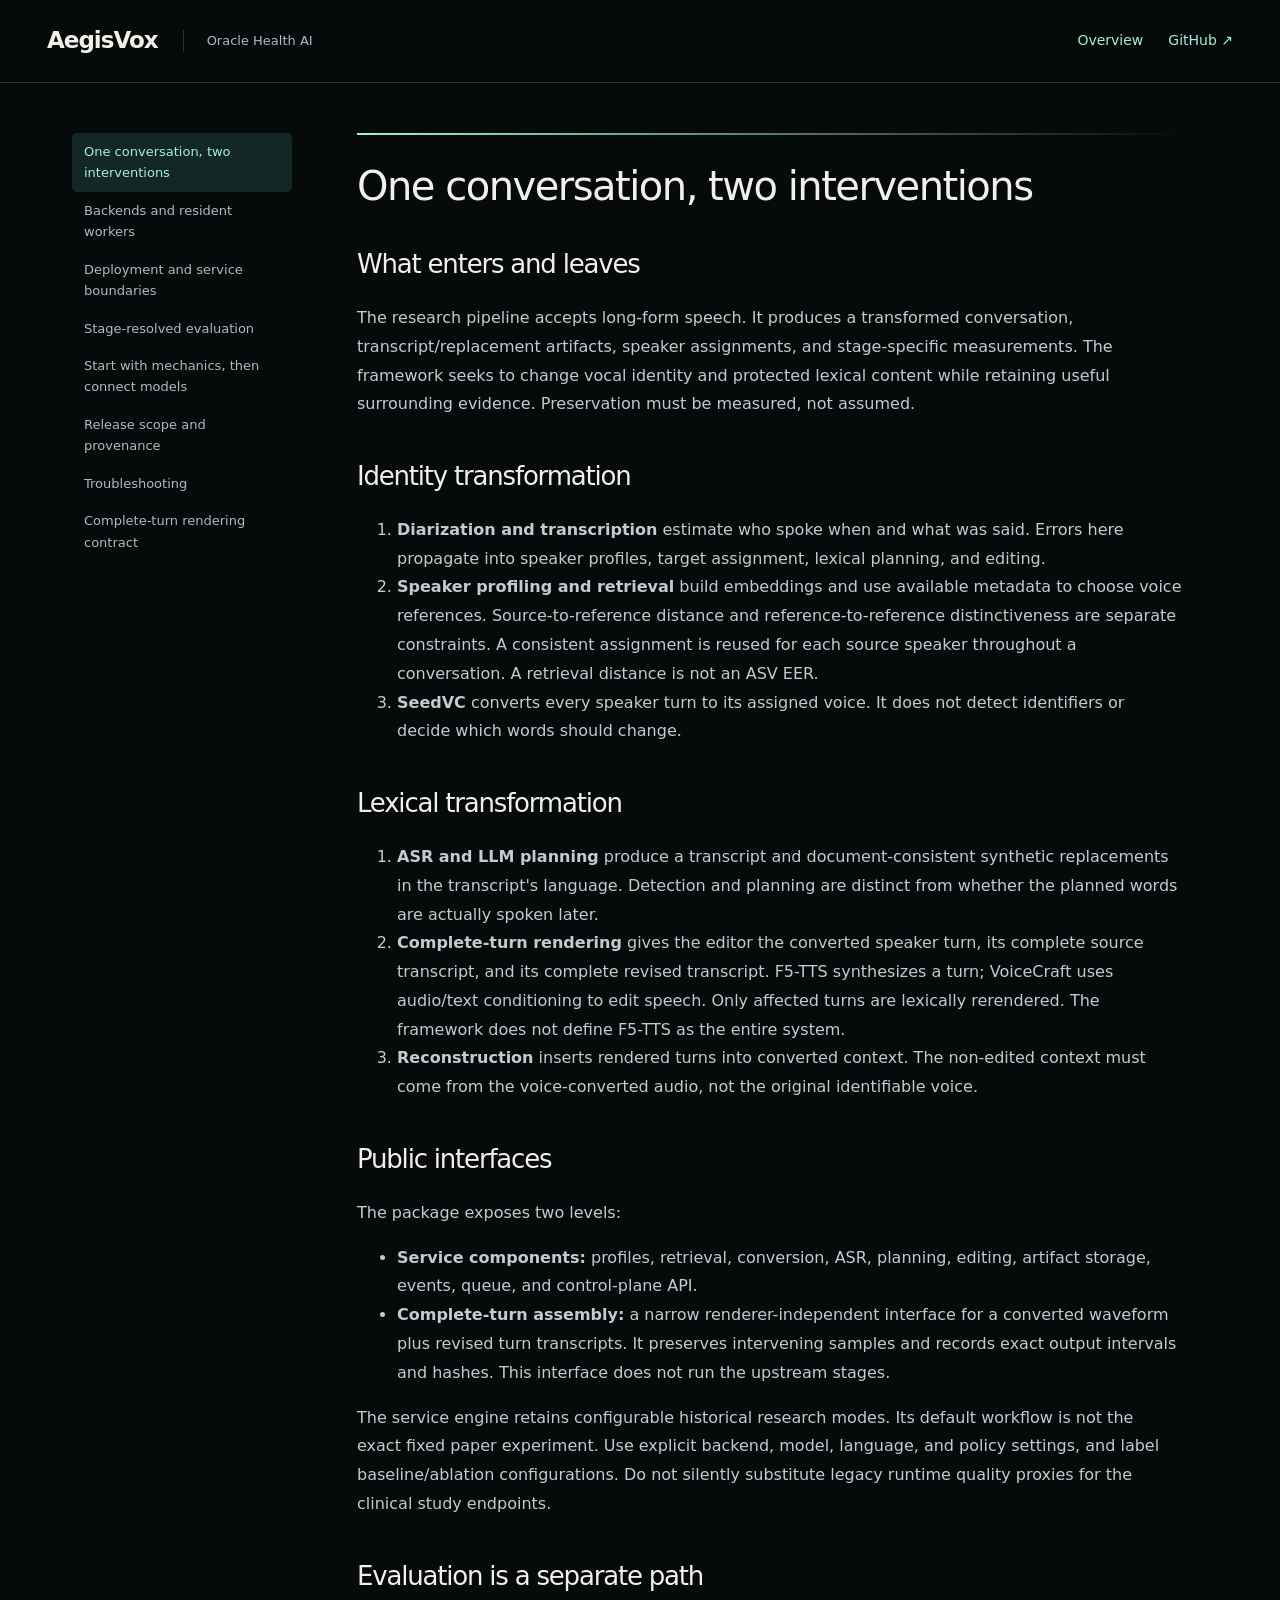
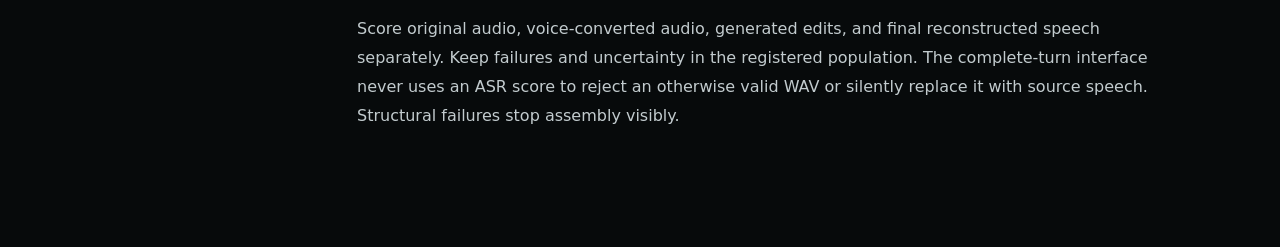
==== docs/guides/architecture.html @ e5855ccc "Publish AegisVox framework, complete-turn interfaces, and visual documentation" ====
<!doctype html><html lang="en"><head><meta charset="utf-8"><meta name="viewport" content="width=device-width, initial-scale=1"><title>One conversation, two interventions | AegisVox</title><link rel="stylesheet" href="../assets/site.css"></head><body><a class="skip" href="#main">Skip to content</a><header><nav class="nav" aria-label="Primary"><a class="brand" href="../index.html">AegisVox</a><span class="wordmark">Oracle Health AI</span><div class="navlinks"><a href="../index.html">Overview</a><a href="https://github.com/spraphul/aegisvox">GitHub ↗</a></div></nav></header><div class="docs-layout"><nav class="sidebar" aria-label="Guides"><a class="active" href="architecture.html">One conversation, two interventions</a><a class="" href="backends.html">Backends and resident workers</a><a class="" href="deployment.html">Deployment and service boundaries</a><a class="" href="evaluation.html">Stage-resolved evaluation</a><a class="" href="quickstart.html">Start with mechanics, then connect models</a><a class="" href="release-scope.html">Release scope and provenance</a><a class="" href="troubleshooting.html">Troubleshooting</a><a class="" href="turn-contract.html">Complete-turn rendering contract</a></nav><main id="main" class="article"><div class="title-rule"></div><h1>One conversation, two interventions</h1>
<h2>What enters and leaves</h2>
<p>The research pipeline accepts long-form speech. It produces a transformed conversation,
transcript/replacement artifacts, speaker assignments, and stage-specific measurements.
The framework seeks to change vocal identity and protected lexical content while retaining
useful surrounding evidence. Preservation must be measured, not assumed.</p>
<h2>Identity transformation</h2>
<ol>
<li><strong>Diarization and transcription</strong> estimate who spoke when and what was said. Errors
   here propagate into speaker profiles, target assignment, lexical planning, and editing.</li>
<li><strong>Speaker profiling and retrieval</strong> build embeddings and use available metadata to
   choose voice references. Source-to-reference distance and reference-to-reference
   distinctiveness are separate constraints. A consistent assignment is reused for each
   source speaker throughout a conversation. A retrieval distance is not an ASV EER.</li>
<li><strong>SeedVC</strong> converts every speaker turn to its assigned voice. It does not detect
   identifiers or decide which words should change.</li>
</ol>
<h2>Lexical transformation</h2>
<ol>
<li><strong>ASR and LLM planning</strong> produce a transcript and document-consistent synthetic
   replacements in the transcript's language. Detection and planning are distinct from
   whether the planned words are actually spoken later.</li>
<li><strong>Complete-turn rendering</strong> gives the editor the converted speaker turn, its complete
   source transcript, and its complete revised transcript. F5-TTS synthesizes a turn;
   VoiceCraft uses audio/text conditioning to edit speech. Only affected turns are
   lexically rerendered. The framework does not define F5-TTS as the entire system.</li>
<li><strong>Reconstruction</strong> inserts rendered turns into converted context. The non-edited
   context must come from the voice-converted audio, not the original identifiable voice.</li>
</ol>
<h2>Public interfaces</h2>
<p>The package exposes two levels:</p>
<ul>
<li><strong>Service components:</strong> profiles, retrieval, conversion, ASR, planning, editing,
  artifact storage, events, queue, and control-plane API.</li>
<li><strong>Complete-turn assembly:</strong> a narrow renderer-independent interface for a converted
  waveform plus revised turn transcripts. It preserves intervening samples and records
  exact output intervals and hashes. This interface does not run the upstream stages.</li>
</ul>
<p>The service engine retains configurable historical research modes. Its default workflow
is not the exact fixed paper experiment. Use explicit backend, model, language, and
policy settings, and label baseline/ablation configurations. Do not silently substitute
legacy runtime quality proxies for the clinical study endpoints.</p>
<h2>Evaluation is a separate path</h2>
<p>Score original audio, voice-converted audio, generated edits, and final reconstructed
speech separately. Keep failures and uncertainty in the registered population. The
complete-turn interface never uses an ASR score to reject an otherwise valid WAV or
silently replace it with source speech. Structural failures stop assembly visibly.</p></main></div></body></html>
---- docs/assets/site.css ----
:root{color-scheme:dark;--bg:#070a0b;--panel:#101618;--ink:#f1f0e9;--muted:#afbbbf;--line:#2b3539;--mint:#a4efdb;--orange:#ffab79;--lilac:#cbb1ed;--pearl:#ddd2b7}*{box-sizing:border-box}html{scroll-behavior:smooth}body{margin:0;background:var(--bg);color:var(--ink);font-family:Inter,ui-sans-serif,system-ui,-apple-system,BlinkMacSystemFont,"Segoe UI",sans-serif;font-size:16px;line-height:1.65}a{color:var(--mint);text-decoration:none}a:hover{text-decoration:underline;text-underline-offset:5px}button,a:focus-visible,summary:focus-visible{outline-color:var(--mint)}.skip{position:absolute;left:20px;top:-100px;padding:10px;background:var(--panel)}.skip:focus{top:12px;z-index:10}header{border-bottom:1px solid var(--line)}.nav{max-width:1250px;margin:auto;padding:22px 32px;display:flex;align-items:center;gap:25px}.brand{font-size:23px;color:var(--ink);font-weight:650;letter-spacing:-1px}.mark{display:inline-flex;align-items:center;height:22px;gap:4px;margin-right:13px}.mark i{width:2px;height:14px;background:var(--mint)}.mark i:nth-child(2){height:24px}.mark i:nth-child(3){height:18px}.wordmark{font-size:13px;color:var(--muted);border-left:1px solid var(--line);padding-left:23px}.navlinks{margin-left:auto;display:flex;gap:25px;font-size:14px}.shell{max-width:1250px;margin:auto;padding:0 32px}.eyebrow{text-transform:uppercase;font-size:11px;letter-spacing:2.3px;color:var(--mint);font-weight:600}.hero{padding:95px 0 68px;display:grid;grid-template-columns:1.3fr 1fr;align-items:center;gap:62px}h1{font-size:clamp(42px,5.1vw,68px);line-height:1.06;font-weight:500;letter-spacing:-3px;margin:23px 0}h1 em{font-style:normal;color:var(--mint)}.lead{font-size:18px;max-width:620px;color:var(--muted);line-height:1.7}.actions{display:flex;flex-wrap:wrap;gap:12px;margin-top:29px}.button{padding:12px 20px;display:inline-block;border:1px solid var(--line);border-radius:8px;color:var(--ink);font-size:14px;font-weight:600}.button.primary{background:var(--mint);color:#0b2420;border-color:var(--mint)}.button:hover{transform:translateY(-1px);text-decoration:none}.subtle{font-size:12px;color:var(--muted)}.signal{border:1px solid var(--line);border-radius:18px;background:linear-gradient(145deg,#10191a,#0b0d10);padding:29px;position:relative;overflow:hidden}.signal .label{display:flex;justify-content:space-between;font-size:11px;letter-spacing:1.5px;text-transform:uppercase;color:var(--muted)}.timeline{display:flex;align-items:flex-end;gap:8px;padding:32px 0 18px}.turn{flex:1;min-width:0;height:66px;border:1px solid currentColor;border-radius:8px;color:var(--mint);background:#132824;position:relative;display:flex;align-items:center;justify-content:center}.turn:nth-child(2),.turn:nth-child(5){color:var(--pearl);background:#28261f}.turn:nth-child(4){color:var(--lilac);background:#241d2c}.turn span{font-size:10px;position:absolute;bottom:-22px;color:var(--muted)}.bars{display:flex;gap:3px;align-items:center}.bars i{width:2px;background:currentColor;height:10px;animation:breathe 3s ease-in-out infinite}.bars i:nth-child(2){height:25px;animation-delay:.3s}.bars i:nth-child(3){height:38px;animation-delay:.6s}.bars i:nth-child(4){height:21px;animation-delay:.9s}.turn.edit{box-shadow:0 0 0 2px var(--orange)}.signal-rule{height:1px;background:var(--line);margin:30px 0 19px}.signal-title{font-size:22px;letter-spacing:-.6px;margin:0 0 8px}.signal-copy{font-size:13px;color:var(--muted);margin:0}.orange{color:var(--orange)}.legend{display:flex;gap:17px;font-size:10px;letter-spacing:.5px;color:var(--muted);margin-top:22px}.dot{width:6px;height:6px;background:var(--mint);display:inline-block;border-radius:50%;margin-right:5px}.dot.edit{background:var(--orange)}.strip{border-block:1px solid var(--line);padding:18px 0;display:flex;gap:18px;justify-content:space-between;color:var(--muted);font-size:13px}.strip b{color:var(--ink);font-weight:500}section.block{padding:73px 0;border-bottom:1px solid var(--line)}h2{font-size:34px;letter-spacing:-1.2px;line-height:1.18;font-weight:500;margin:15px 0 24px}h3{font-size:20px;letter-spacing:-.5px;font-weight:550;margin:11px 0}.section-head{display:flex;gap:60px;justify-content:space-between;align-items:end;margin-bottom:25px}.section-head p{max-width:440px;color:var(--muted);font-size:14px;margin-bottom:24px}.grid{display:grid;grid-template-columns:repeat(3,1fr);gap:16px}.card{border:1px solid var(--line);background:var(--panel);padding:25px;border-radius:12px}.card .num{font-size:12px;color:var(--mint);font-family:monospace}.card:nth-child(2) .num{color:var(--orange)}.card:nth-child(3) .num{color:var(--lilac)}.card p{font-size:14px;color:var(--muted);margin-bottom:0}.tag{font-size:10px;text-transform:uppercase;letter-spacing:1px;border:1px solid var(--line);padding:3px 8px;border-radius:4px;display:inline-block;color:var(--muted);margin-top:17px}pre{background:#0c1113;border:1px solid var(--line);padding:24px;border-radius:10px;overflow:auto;font-size:13px;line-height:1.85;color:#d0efdf}code{font-family:ui-monospace,SFMono-Regular,Consolas,monospace}p code,li code,td code{font-size:.88em;overflow-wrap:anywhere;color:#d4eddd}video{width:100%;display:block;border:1px solid var(--line);border-radius:12px;background:#000;margin:26px 0 12px}.columns{display:grid;grid-template-columns:1fr 1.2fr;gap:60px}.note{border-left:2px solid var(--orange);padding:12px 20px;color:var(--muted);font-size:14px;margin-top:25px}.resources{display:grid;grid-template-columns:repeat(2,1fr);gap:10px}.resource{padding:17px 20px;border:1px solid var(--line);border-radius:8px;display:flex;justify-content:space-between;color:var(--ink);font-size:14px}.resource:hover{background:var(--panel);text-decoration:none}.resource span{color:var(--mint)}footer{max-width:1250px;margin:auto;padding:33px 32px 46px;font-size:12px;color:var(--muted);display:flex;justify-content:space-between;gap:24px}.docs-layout{display:grid;grid-template-columns:220px minmax(0,1fr);gap:65px;max-width:1200px;margin:auto;padding:50px 32px 100px}.sidebar{font-size:13px;align-self:start;position:sticky;top:25px}.sidebar a{display:block;color:var(--muted);padding:8px 12px;border-radius:5px}.sidebar a.active{background:#132824;color:var(--mint)}.article{max-width:825px;min-width:0}.article h1{font-size:40px;letter-spacing:-1.5px;margin-top:0}.article h2{font-size:26px;margin-top:42px}.article p,.article li{color:#c2cbce;line-height:1.8}.article table{font-size:13px;display:block;overflow:auto;border-collapse:collapse;width:100%;margin:25px 0}.article td,.article th{border:1px solid var(--line);padding:12px;text-align:left;vertical-align:top}.article th{background:var(--panel)}.article img{max-width:100%}.article pre{white-space:pre-wrap;overflow-wrap:anywhere}.article .title-rule{height:2px;background:linear-gradient(90deg,var(--mint),transparent);margin-bottom:30px}@keyframes breathe{0%,100%{opacity:.5;transform:scaleY(.7)}50%{opacity:1;transform:scaleY(1)}}@media(prefers-reduced-motion:reduce){*{animation:none!important;scroll-behavior:auto!important;transition:none!important}}@media(max-width:850px){.hero{grid-template-columns:1fr;padding-top:55px;gap:35px}.signal{max-width:600px}.grid{grid-template-columns:1fr}.columns{grid-template-columns:1fr;gap:20px}.section-head{display:block}.strip{flex-wrap:wrap}.docs-layout{grid-template-columns:1fr;gap:25px}.sidebar{position:static;display:flex;flex-wrap:wrap}.sidebar a{padding:6px 10px}.navlinks a:nth-child(2){display:none}}@media(max-width:520px){.nav,.shell{padding-left:20px;padding-right:20px}.wordmark{display:none}.nav{gap:12px}.navlinks{gap:13px}.hero h1{letter-spacing:-2px}.resources{grid-template-columns:1fr}.signal{padding:20px}.bars{gap:2px}.turn{height:57px}footer{display:block}.article h1{font-size:34px}}
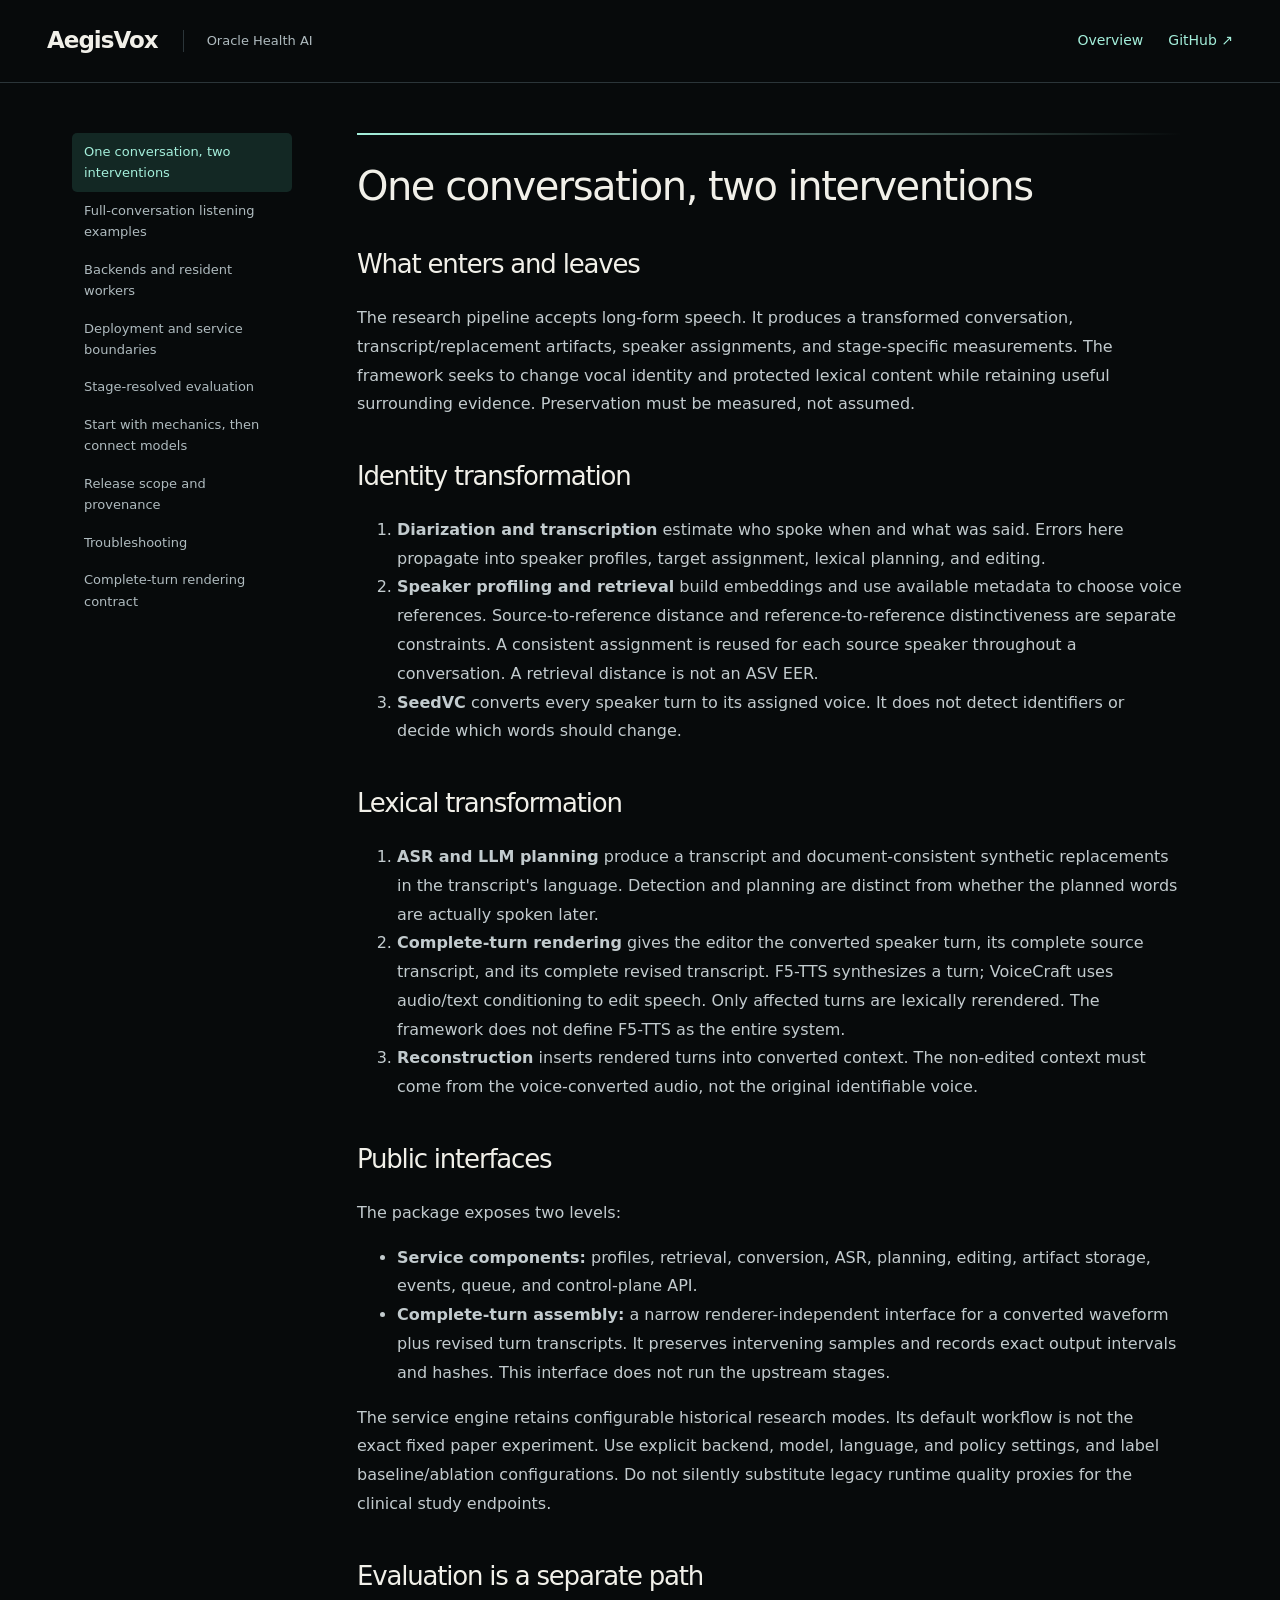
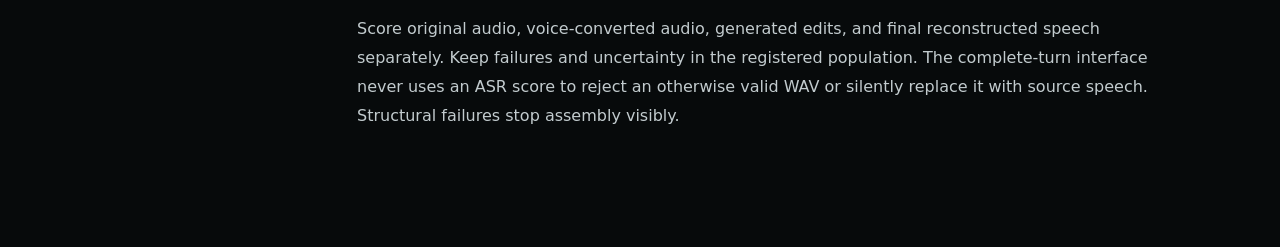
==== commit 304c8198: "Add ten cleared full-conversation audio pairs to public gallery" ====
--- a/docs/guides/architecture.html
+++ b/docs/guides/architecture.html
@@ -1,4 +1,4 @@
-<!doctype html><html lang="en"><head><meta charset="utf-8"><meta name="viewport" content="width=device-width, initial-scale=1"><title>One conversation, two interventions | AegisVox</title><link rel="stylesheet" href="../assets/site.css"></head><body><a class="skip" href="#main">Skip to content</a><header><nav class="nav" aria-label="Primary"><a class="brand" href="../index.html">AegisVox</a><span class="wordmark">Oracle Health AI</span><div class="navlinks"><a href="../index.html">Overview</a><a href="https://github.com/spraphul/aegisvox">GitHub ↗</a></div></nav></header><div class="docs-layout"><nav class="sidebar" aria-label="Guides"><a class="active" href="architecture.html">One conversation, two interventions</a><a class="" href="backends.html">Backends and resident workers</a><a class="" href="deployment.html">Deployment and service boundaries</a><a class="" href="evaluation.html">Stage-resolved evaluation</a><a class="" href="quickstart.html">Start with mechanics, then connect models</a><a class="" href="release-scope.html">Release scope and provenance</a><a class="" href="troubleshooting.html">Troubleshooting</a><a class="" href="turn-contract.html">Complete-turn rendering contract</a></nav><main id="main" class="article"><div class="title-rule"></div><h1>One conversation, two interventions</h1>
+<!doctype html><html lang="en"><head><meta charset="utf-8"><meta name="viewport" content="width=device-width, initial-scale=1"><title>One conversation, two interventions | AegisVox</title><link rel="stylesheet" href="../assets/site.css"></head><body><a class="skip" href="#main">Skip to content</a><header><nav class="nav" aria-label="Primary"><a class="brand" href="../index.html">AegisVox</a><span class="wordmark">Oracle Health AI</span><div class="navlinks"><a href="../index.html">Overview</a><a href="https://github.com/spraphul/aegisvox">GitHub ↗</a></div></nav></header><div class="docs-layout"><nav class="sidebar" aria-label="Guides"><a class="active" href="architecture.html">One conversation, two interventions</a><a class="" href="audio-examples.html">Full-conversation listening examples</a><a class="" href="backends.html">Backends and resident workers</a><a class="" href="deployment.html">Deployment and service boundaries</a><a class="" href="evaluation.html">Stage-resolved evaluation</a><a class="" href="quickstart.html">Start with mechanics, then connect models</a><a class="" href="release-scope.html">Release scope and provenance</a><a class="" href="troubleshooting.html">Troubleshooting</a><a class="" href="turn-contract.html">Complete-turn rendering contract</a></nav><main id="main" class="article"><div class="title-rule"></div><h1>One conversation, two interventions</h1>
 <h2>What enters and leaves</h2>
 <p>The research pipeline accepts long-form speech. It produces a transformed conversation,
 transcript/replacement artifacts, speaker assignments, and stage-specific measurements.
--- a/docs/assets/site.css
+++ b/docs/assets/site.css
@@ -1 +1,5 @@
-:root{color-scheme:dark;--bg:#070a0b;--panel:#101618;--ink:#f1f0e9;--muted:#afbbbf;--line:#2b3539;--mint:#a4efdb;--orange:#ffab79;--lilac:#cbb1ed;--pearl:#ddd2b7}*{box-sizing:border-box}html{scroll-behavior:smooth}body{margin:0;background:var(--bg);color:var(--ink);font-family:Inter,ui-sans-serif,system-ui,-apple-system,BlinkMacSystemFont,"Segoe UI",sans-serif;font-size:16px;line-height:1.65}a{color:var(--mint);text-decoration:none}a:hover{text-decoration:underline;text-underline-offset:5px}button,a:focus-visible,summary:focus-visible{outline-color:var(--mint)}.skip{position:absolute;left:20px;top:-100px;padding:10px;background:var(--panel)}.skip:focus{top:12px;z-index:10}header{border-bottom:1px solid var(--line)}.nav{max-width:1250px;margin:auto;padding:22px 32px;display:flex;align-items:center;gap:25px}.brand{font-size:23px;color:var(--ink);font-weight:650;letter-spacing:-1px}.mark{display:inline-flex;align-items:center;height:22px;gap:4px;margin-right:13px}.mark i{width:2px;height:14px;background:var(--mint)}.mark i:nth-child(2){height:24px}.mark i:nth-child(3){height:18px}.wordmark{font-size:13px;color:var(--muted);border-left:1px solid var(--line);padding-left:23px}.navlinks{margin-left:auto;display:flex;gap:25px;font-size:14px}.shell{max-width:1250px;margin:auto;padding:0 32px}.eyebrow{text-transform:uppercase;font-size:11px;letter-spacing:2.3px;color:var(--mint);font-weight:600}.hero{padding:95px 0 68px;display:grid;grid-template-columns:1.3fr 1fr;align-items:center;gap:62px}h1{font-size:clamp(42px,5.1vw,68px);line-height:1.06;font-weight:500;letter-spacing:-3px;margin:23px 0}h1 em{font-style:normal;color:var(--mint)}.lead{font-size:18px;max-width:620px;color:var(--muted);line-height:1.7}.actions{display:flex;flex-wrap:wrap;gap:12px;margin-top:29px}.button{padding:12px 20px;display:inline-block;border:1px solid var(--line);border-radius:8px;color:var(--ink);font-size:14px;font-weight:600}.button.primary{background:var(--mint);color:#0b2420;border-color:var(--mint)}.button:hover{transform:translateY(-1px);text-decoration:none}.subtle{font-size:12px;color:var(--muted)}.signal{border:1px solid var(--line);border-radius:18px;background:linear-gradient(145deg,#10191a,#0b0d10);padding:29px;position:relative;overflow:hidden}.signal .label{display:flex;justify-content:space-between;font-size:11px;letter-spacing:1.5px;text-transform:uppercase;color:var(--muted)}.timeline{display:flex;align-items:flex-end;gap:8px;padding:32px 0 18px}.turn{flex:1;min-width:0;height:66px;border:1px solid currentColor;border-radius:8px;color:var(--mint);background:#132824;position:relative;display:flex;align-items:center;justify-content:center}.turn:nth-child(2),.turn:nth-child(5){color:var(--pearl);background:#28261f}.turn:nth-child(4){color:var(--lilac);background:#241d2c}.turn span{font-size:10px;position:absolute;bottom:-22px;color:var(--muted)}.bars{display:flex;gap:3px;align-items:center}.bars i{width:2px;background:currentColor;height:10px;animation:breathe 3s ease-in-out infinite}.bars i:nth-child(2){height:25px;animation-delay:.3s}.bars i:nth-child(3){height:38px;animation-delay:.6s}.bars i:nth-child(4){height:21px;animation-delay:.9s}.turn.edit{box-shadow:0 0 0 2px var(--orange)}.signal-rule{height:1px;background:var(--line);margin:30px 0 19px}.signal-title{font-size:22px;letter-spacing:-.6px;margin:0 0 8px}.signal-copy{font-size:13px;color:var(--muted);margin:0}.orange{color:var(--orange)}.legend{display:flex;gap:17px;font-size:10px;letter-spacing:.5px;color:var(--muted);margin-top:22px}.dot{width:6px;height:6px;background:var(--mint);display:inline-block;border-radius:50%;margin-right:5px}.dot.edit{background:var(--orange)}.strip{border-block:1px solid var(--line);padding:18px 0;display:flex;gap:18px;justify-content:space-between;color:var(--muted);font-size:13px}.strip b{color:var(--ink);font-weight:500}section.block{padding:73px 0;border-bottom:1px solid var(--line)}h2{font-size:34px;letter-spacing:-1.2px;line-height:1.18;font-weight:500;margin:15px 0 24px}h3{font-size:20px;letter-spacing:-.5px;font-weight:550;margin:11px 0}.section-head{display:flex;gap:60px;justify-content:space-between;align-items:end;margin-bottom:25px}.section-head p{max-width:440px;color:var(--muted);font-size:14px;margin-bottom:24px}.grid{display:grid;grid-template-columns:repeat(3,1fr);gap:16px}.card{border:1px solid var(--line);background:var(--panel);padding:25px;border-radius:12px}.card .num{font-size:12px;color:var(--mint);font-family:monospace}.card:nth-child(2) .num{color:var(--orange)}.card:nth-child(3) .num{color:var(--lilac)}.card p{font-size:14px;color:var(--muted);margin-bottom:0}.tag{font-size:10px;text-transform:uppercase;letter-spacing:1px;border:1px solid var(--line);padding:3px 8px;border-radius:4px;display:inline-block;color:var(--muted);margin-top:17px}pre{background:#0c1113;border:1px solid var(--line);padding:24px;border-radius:10px;overflow:auto;font-size:13px;line-height:1.85;color:#d0efdf}code{font-family:ui-monospace,SFMono-Regular,Consolas,monospace}p code,li code,td code{font-size:.88em;overflow-wrap:anywhere;color:#d4eddd}video{width:100%;display:block;border:1px solid var(--line);border-radius:12px;background:#000;margin:26px 0 12px}.columns{display:grid;grid-template-columns:1fr 1.2fr;gap:60px}.note{border-left:2px solid var(--orange);padding:12px 20px;color:var(--muted);font-size:14px;margin-top:25px}.resources{display:grid;grid-template-columns:repeat(2,1fr);gap:10px}.resource{padding:17px 20px;border:1px solid var(--line);border-radius:8px;display:flex;justify-content:space-between;color:var(--ink);font-size:14px}.resource:hover{background:var(--panel);text-decoration:none}.resource span{color:var(--mint)}footer{max-width:1250px;margin:auto;padding:33px 32px 46px;font-size:12px;color:var(--muted);display:flex;justify-content:space-between;gap:24px}.docs-layout{display:grid;grid-template-columns:220px minmax(0,1fr);gap:65px;max-width:1200px;margin:auto;padding:50px 32px 100px}.sidebar{font-size:13px;align-self:start;position:sticky;top:25px}.sidebar a{display:block;color:var(--muted);padding:8px 12px;border-radius:5px}.sidebar a.active{background:#132824;color:var(--mint)}.article{max-width:825px;min-width:0}.article h1{font-size:40px;letter-spacing:-1.5px;margin-top:0}.article h2{font-size:26px;margin-top:42px}.article p,.article li{color:#c2cbce;line-height:1.8}.article table{font-size:13px;display:block;overflow:auto;border-collapse:collapse;width:100%;margin:25px 0}.article td,.article th{border:1px solid var(--line);padding:12px;text-align:left;vertical-align:top}.article th{background:var(--panel)}.article img{max-width:100%}.article pre{white-space:pre-wrap;overflow-wrap:anywhere}.article .title-rule{height:2px;background:linear-gradient(90deg,var(--mint),transparent);margin-bottom:30px}@keyframes breathe{0%,100%{opacity:.5;transform:scaleY(.7)}50%{opacity:1;transform:scaleY(1)}}@media(prefers-reduced-motion:reduce){*{animation:none!important;scroll-behavior:auto!important;transition:none!important}}@media(max-width:850px){.hero{grid-template-columns:1fr;padding-top:55px;gap:35px}.signal{max-width:600px}.grid{grid-template-columns:1fr}.columns{grid-template-columns:1fr;gap:20px}.section-head{display:block}.strip{flex-wrap:wrap}.docs-layout{grid-template-columns:1fr;gap:25px}.sidebar{position:static;display:flex;flex-wrap:wrap}.sidebar a{padding:6px 10px}.navlinks a:nth-child(2){display:none}}@media(max-width:520px){.nav,.shell{padding-left:20px;padding-right:20px}.wordmark{display:none}.nav{gap:12px}.navlinks{gap:13px}.hero h1{letter-spacing:-2px}.resources{grid-template-columns:1fr}.signal{padding:20px}.bars{gap:2px}.turn{height:57px}footer{display:block}.article h1{font-size:34px}}
+:root{color-scheme:dark;--bg:#070a0b;--panel:#101618;--ink:#f1f0e9;--muted:#afbbbf;--line:#2b3539;--mint:#a4efdb;--orange:#ffab79;--lilac:#cbb1ed;--pearl:#ddd2b7}*{box-sizing:border-box}html{scroll-behavior:smooth}body{margin:0;background:var(--bg);color:var(--ink);font-family:Inter,ui-sans-serif,system-ui,-apple-system,BlinkMacSystemFont,"Segoe UI",sans-serif;font-size:16px;line-height:1.65}a{color:var(--mint);text-decoration:none}a:hover{text-decoration:underline;text-underline-offset:5px}button,a:focus-visible,summary:focus-visible{outline-color:var(--mint)}.skip{position:absolute;left:20px;top:-100px;padding:10px;background:var(--panel)}.skip:focus{top:12px;z-index:10}header{border-bottom:1px solid var(--line)}.nav{max-width:1250px;margin:auto;padding:22px 32px;display:flex;align-items:center;gap:25px}.brand{font-size:23px;color:var(--ink);font-weight:650;letter-spacing:-1px}.mark{display:inline-flex;align-items:center;height:22px;gap:4px;margin-right:13px}.mark i{width:2px;height:14px;background:var(--mint)}.mark i:nth-child(2){height:24px}.mark i:nth-child(3){height:18px}.wordmark{font-size:13px;color:var(--muted);border-left:1px solid var(--line);padding-left:23px}.navlinks{margin-left:auto;display:flex;gap:25px;font-size:14px}.shell{max-width:1250px;margin:auto;padding:0 32px}.eyebrow{text-transform:uppercase;font-size:11px;letter-spacing:2.3px;color:var(--mint);font-weight:600}.hero{padding:95px 0 68px;display:grid;grid-template-columns:1.3fr 1fr;align-items:center;gap:62px}h1{font-size:clamp(42px,5.1vw,68px);line-height:1.06;font-weight:500;letter-spacing:-3px;margin:23px 0}h1 em{font-style:normal;color:var(--mint)}.lead{font-size:18px;max-width:620px;color:var(--muted);line-height:1.7}.actions{display:flex;flex-wrap:wrap;gap:12px;margin-top:29px}.button{padding:12px 20px;display:inline-block;border:1px solid var(--line);border-radius:8px;color:var(--ink);font-size:14px;font-weight:600}.button.primary{background:var(--mint);color:#0b2420;border-color:var(--mint)}.button:hover{transform:translateY(-1px);text-decoration:none}.subtle{font-size:12px;color:var(--muted)}.signal{border:1px solid var(--line);border-radius:18px;background:linear-gradient(145deg,#10191a,#0b0d10);padding:29px;position:relative;overflow:hidden}.signal .label{display:flex;justify-content:space-between;font-size:11px;letter-spacing:1.5px;text-transform:uppercase;color:var(--muted)}.timeline{display:flex;align-items:flex-end;gap:8px;padding:32px 0 18px}.turn{flex:1;min-width:0;height:66px;border:1px solid currentColor;border-radius:8px;color:var(--mint);background:#132824;position:relative;display:flex;align-items:center;justify-content:center}.turn:nth-child(2),.turn:nth-child(5){color:var(--pearl);background:#28261f}.turn:nth-child(4){color:var(--lilac);background:#241d2c}.turn span{font-size:10px;position:absolute;bottom:-22px;color:var(--muted)}.bars{display:flex;gap:3px;align-items:center}.bars i{width:2px;background:currentColor;height:10px;animation:breathe 3s ease-in-out infinite}.bars i:nth-child(2){height:25px;animation-delay:.3s}.bars i:nth-child(3){height:38px;animation-delay:.6s}.bars i:nth-child(4){height:21px;animation-delay:.9s}.turn.edit{box-shadow:0 0 0 2px var(--orange)}.signal-rule{height:1px;background:var(--line);margin:30px 0 19px}.signal-title{font-size:22px;letter-spacing:-.6px;margin:0 0 8px}.signal-copy{font-size:13px;color:var(--muted);margin:0}.orange{color:var(--orange)}.legend{display:flex;gap:17px;font-size:10px;letter-spacing:.5px;color:var(--muted);margin-top:22px}.dot{width:6px;height:6px;background:var(--mint);display:inline-block;border-radius:50%;margin-right:5px}.dot.edit{background:var(--orange)}.strip{border-block:1px solid var(--line);padding:18px 0;display:flex;gap:18px;justify-content:space-between;color:var(--muted);font-size:13px}.strip b{color:var(--ink);font-weight:500}section.block{padding:73px 0;border-bottom:1px solid var(--line)}h2{font-size:34px;letter-spacing:-1.2px;line-height:1.18;font-weight:500;margin:15px 0 24px}h3{font-size:20px;letter-spacing:-.5px;font-weight:550;margin:11px 0}.section-head{display:flex;gap:60px;justify-content:space-between;align-items:end;margin-bottom:25px}.section-head p{max-width:440px;color:var(--muted);font-size:14px;margin-bottom:24px}.grid{display:grid;grid-template-columns:repeat(3,1fr);gap:16px}.card{border:1px solid var(--line);background:var(--panel);padding:25px;border-radius:12px}.card .num{font-size:12px;color:var(--mint);font-family:monospace}.card:nth-child(2) .num{color:var(--orange)}.card:nth-child(3) .num{color:var(--lilac)}.card p{font-size:14px;color:var(--muted);margin-bottom:0}.tag{font-size:10px;text-transform:uppercase;letter-spacing:1px;border:1px solid var(--line);padding:3px 8px;border-radius:4px;display:inline-block;color:var(--muted);margin-top:17px}pre{background:#0c1113;border:1px solid var(--line);padding:24px;border-radius:10px;overflow:auto;font-size:13px;line-height:1.85;color:#d0efdf}code{font-family:ui-monospace,SFMono-Regular,Consolas,monospace}p code,li code,td code{font-size:.88em;overflow-wrap:anywhere;color:#d4eddd}video{width:100%;display:block;border:1px solid var(--line);border-radius:12px;background:#000;margin:26px 0 12px}.columns{display:grid;grid-template-columns:1fr 1.2fr;gap:60px}.note{border-left:2px solid var(--orange);padding:12px 20px;color:var(--muted);font-size:14px;margin-top:25px}.resources{display:grid;grid-template-columns:repeat(2,1fr);gap:10px}.resource{padding:17px 20px;border:1px solid var(--line);border-radius:8px;display:flex;justify-content:space-between;color:var(--ink);font-size:14px}.resource:hover{background:var(--panel);text-decoration:none}.resource span{color:var(--mint)}footer{max-width:1250px;margin:auto;padding:33px 32px 46px;font-size:12px;color:var(--muted);display:flex;justify-content:space-between;gap:24px}.docs-layout{display:grid;grid-template-columns:220px minmax(0,1fr);gap:65px;max-width:1200px;margin:auto;padding:50px 32px 100px}.sidebar{font-size:13px;align-self:start;position:sticky;top:25px}.sidebar a{display:block;color:var(--muted);padding:8px 12px;border-radius:5px}.sidebar a.active{background:#132824;color:var(--mint)}.article{max-width:825px;min-width:0}.article h1{font-size:40px;letter-spacing:-1.5px;margin-top:0}.article h2{font-size:26px;margin-top:42px}.article p,.article li{color:#c2cbce;line-height:1.8}.article table{font-size:13px;display:block;overflow:auto;border-collapse:collapse;width:100%;margin:25px 0}.article td,.article th{border:1px solid var(--line);padding:12px;text-align:left;vertical-align:top}.article th{background:var(--panel)}.article img{max-width:100%}.article pre{white-space:pre-wrap;overflow-wrap:anywhere}.article .title-rule{height:2px;background:linear-gradient(90deg,var(--mint),transparent);margin-bottom:30px}@keyframes breathe{0%,100%{opacity:.5;transform:scaleY(.7)}50%{opacity:1;transform:scaleY(1)}}@media(prefers-reduced-motion:reduce){*{animation:none!important;scroll-behavior:auto!important;transition:none!important}}@media(max-width:850px){.hero{grid-template-columns:1fr;padding-top:55px;gap:35px}.signal{max-width:600px}.grid{grid-template-columns:1fr}.columns{grid-template-columns:1fr;gap:20px}.section-head{display:block}.strip{flex-wrap:wrap}.docs-layout{grid-template-columns:1fr;gap:25px}.sidebar{position:static;display:flex;flex-wrap:wrap}.sidebar a{padding:6px 10px}.navlinks a[href="#film"]{display:none}}@media(max-width:520px){.nav,.shell{padding-left:20px;padding-right:20px}.wordmark{display:none}.nav{gap:12px}.navlinks{gap:13px}.hero h1{letter-spacing:-2px}.resources{grid-template-columns:1fr}.signal{padding:20px}.bars{gap:2px}.turn{height:57px}footer{display:block}.article h1{font-size:34px}}
+/* Full-conversation listening gallery. */
+#listen{scroll-margin-top:25px}.listening-guide{display:flex;gap:18px;align-items:center;padding:20px 24px;border:1px solid #30413e;border-radius:12px;background:#101c19}.listening-guide p{margin:0;color:#c3d2cc;font-size:14px}.listening-icon{color:var(--mint);font-size:28px}.gallery-toolbar{display:flex;align-items:end;justify-content:space-between;gap:24px;margin:30px 0 8px}.gallery-filters{display:flex;gap:15px;align-items:end;flex-wrap:wrap}.gallery-filters label{font-size:11px;letter-spacing:.8px;text-transform:uppercase;color:var(--muted)}.gallery-filters select{display:block;margin-top:7px;border:1px solid #3d4a4c;border-radius:7px;padding:10px 34px 10px 12px;background:#12191b;color:var(--ink);font:inherit;font-size:14px;min-height:43px}.gallery-filters button,.retry-audio{border:1px solid #3d4a4c;background:transparent;color:var(--mint);border-radius:7px;padding:10px 14px;cursor:pointer;font:inherit;font-size:13px}.gallery-filters button:focus-visible,select:focus-visible,audio:focus-visible{outline:2px solid var(--mint);outline-offset:4px}#example-count{font-size:13px;color:var(--muted);white-space:nowrap}.gallery-caption{font-size:12px;color:var(--muted);margin:16px 0 24px}.audio-examples{display:grid;gap:18px}.audio-example{border:1px solid #344044;background:linear-gradient(120deg,#121a1d,#101417);border-radius:14px;padding:24px}.audio-example[hidden]{display:none}.example-heading{display:flex;align-items:center;gap:15px;margin-bottom:20px}.example-number{font:13px ui-monospace,monospace;color:var(--muted);border:1px solid #354145;border-radius:8px;padding:9px 11px}.example-heading h3{font-size:18px;margin:0;color:var(--ink);letter-spacing:0}.example-heading p{font-size:12px;color:var(--muted);margin:2px 0 0}.language-pill{margin-left:auto;padding:4px 11px;border:1px solid #3b494d;border-radius:30px;font-size:11px;color:#d2dadd}.audio-pair{display:grid;grid-template-columns:1fr 1fr;gap:20px}.audio-side{min-width:0;background:#0b1113;padding:16px;border-radius:10px;border:1px solid #28363a}.audio-side.final{border-color:#33594f;background:#0d1915}.player-heading{display:flex;align-items:center;justify-content:space-between;gap:10px;font-size:13px;font-weight:600;margin-bottom:12px}.final .player-heading{color:var(--mint)}.duration{white-space:nowrap;font-variant-numeric:tabular-nums;font-weight:400;color:var(--ink);font-size:12px}.duration span{color:var(--muted)}audio{width:100%;height:42px;display:block}.audio-links{display:flex;gap:15px;flex-wrap:wrap;align-items:center;margin:10px 0 0;font-size:11px}.audio-links a{color:var(--muted)}.retry-audio{font-size:11px;padding:3px 10px}.audio-status{font-size:12px;color:var(--orange);margin:8px 0}.example-details{margin-top:17px;font-size:12px;color:var(--muted)}.example-details summary{cursor:pointer;color:#c0cbc9}.example-details summary span{color:var(--muted);margin-left:13px}.example-details p{margin:12px 0 0;max-width:920px}.example-details code{color:var(--mint)}.gallery-footnote{font-size:12px;color:var(--muted);line-height:1.8;border-left:2px solid #52645c;padding:0 18px;margin-top:27px}.gallery-footnote strong{font-weight:600;color:var(--ink)}.gallery-footnote p{margin:7px 0}[hidden]{display:none!important}@media(max-width:700px){.audio-pair{grid-template-columns:1fr;gap:12px}.gallery-toolbar{align-items:start;flex-direction:column;gap:0}.audio-example{padding:18px}.example-heading{gap:10px}.example-details summary span{display:block;margin:8px 0}.section-head h2{font-size:30px}.listening-guide{padding:17px}.listening-icon{display:none}.gallery-filters{gap:12px}.gallery-filters select{max-width:100%}}@media(max-width:400px){.audio-example{padding:13px}.audio-side{padding:12px}.language-pill{padding:3px 7px}.example-heading h3{font-size:16px}.example-number{padding:7px}.player-heading{gap:5px;font-size:12px}}
+
+.columns>div{min-width:0}
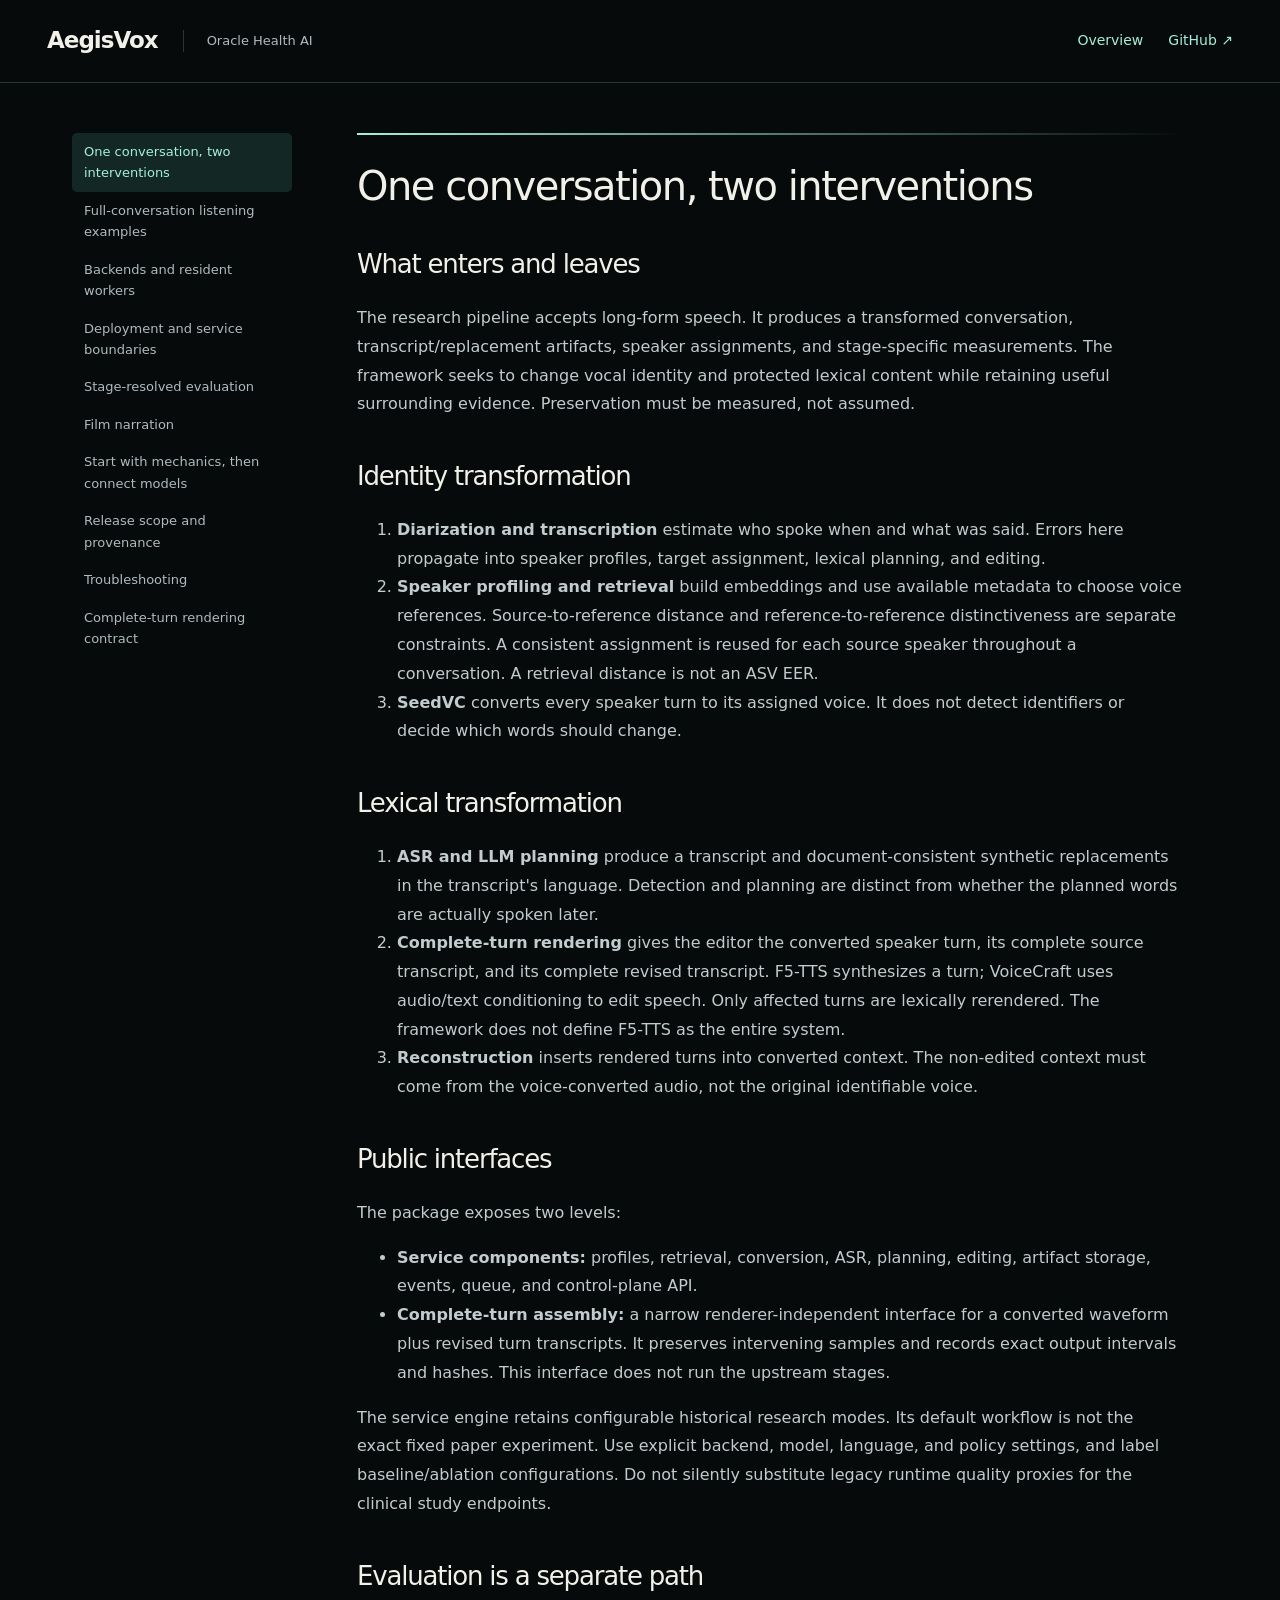
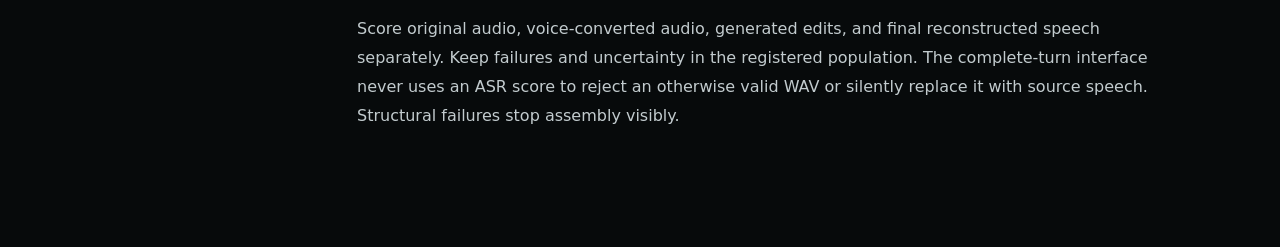
==== commit bbccd5fa: "Publish narrated photo-free AegisVox project film" ====
--- a/docs/guides/architecture.html
+++ b/docs/guides/architecture.html
@@ -1,4 +1,4 @@
-<!doctype html><html lang="en"><head><meta charset="utf-8"><meta name="viewport" content="width=device-width, initial-scale=1"><title>One conversation, two interventions | AegisVox</title><link rel="stylesheet" href="../assets/site.css"></head><body><a class="skip" href="#main">Skip to content</a><header><nav class="nav" aria-label="Primary"><a class="brand" href="../index.html">AegisVox</a><span class="wordmark">Oracle Health AI</span><div class="navlinks"><a href="../index.html">Overview</a><a href="https://github.com/spraphul/aegisvox">GitHub ↗</a></div></nav></header><div class="docs-layout"><nav class="sidebar" aria-label="Guides"><a class="active" href="architecture.html">One conversation, two interventions</a><a class="" href="audio-examples.html">Full-conversation listening examples</a><a class="" href="backends.html">Backends and resident workers</a><a class="" href="deployment.html">Deployment and service boundaries</a><a class="" href="evaluation.html">Stage-resolved evaluation</a><a class="" href="quickstart.html">Start with mechanics, then connect models</a><a class="" href="release-scope.html">Release scope and provenance</a><a class="" href="troubleshooting.html">Troubleshooting</a><a class="" href="turn-contract.html">Complete-turn rendering contract</a></nav><main id="main" class="article"><div class="title-rule"></div><h1>One conversation, two interventions</h1>
+<!doctype html><html lang="en"><head><meta charset="utf-8"><meta name="viewport" content="width=device-width, initial-scale=1"><title>One conversation, two interventions | AegisVox</title><link rel="stylesheet" href="../assets/site.css"></head><body><a class="skip" href="#main">Skip to content</a><header><nav class="nav" aria-label="Primary"><a class="brand" href="../index.html">AegisVox</a><span class="wordmark">Oracle Health AI</span><div class="navlinks"><a href="../index.html">Overview</a><a href="https://github.com/spraphul/aegisvox">GitHub ↗</a></div></nav></header><div class="docs-layout"><nav class="sidebar" aria-label="Guides"><a class="active" href="architecture.html">One conversation, two interventions</a><a class="" href="audio-examples.html">Full-conversation listening examples</a><a class="" href="backends.html">Backends and resident workers</a><a class="" href="deployment.html">Deployment and service boundaries</a><a class="" href="evaluation.html">Stage-resolved evaluation</a><a class="" href="film-transcript.html">Film narration</a><a class="" href="quickstart.html">Start with mechanics, then connect models</a><a class="" href="release-scope.html">Release scope and provenance</a><a class="" href="troubleshooting.html">Troubleshooting</a><a class="" href="turn-contract.html">Complete-turn rendering contract</a></nav><main id="main" class="article"><div class="title-rule"></div><h1>One conversation, two interventions</h1>
 <h2>What enters and leaves</h2>
 <p>The research pipeline accepts long-form speech. It produces a transformed conversation,
 transcript/replacement artifacts, speaker assignments, and stage-specific measurements.
--- a/docs/assets/site.css
+++ b/docs/assets/site.css
@@ -3,3 +3,6 @@
 #listen{scroll-margin-top:25px}.listening-guide{display:flex;gap:18px;align-items:center;padding:20px 24px;border:1px solid #30413e;border-radius:12px;background:#101c19}.listening-guide p{margin:0;color:#c3d2cc;font-size:14px}.listening-icon{color:var(--mint);font-size:28px}.gallery-toolbar{display:flex;align-items:end;justify-content:space-between;gap:24px;margin:30px 0 8px}.gallery-filters{display:flex;gap:15px;align-items:end;flex-wrap:wrap}.gallery-filters label{font-size:11px;letter-spacing:.8px;text-transform:uppercase;color:var(--muted)}.gallery-filters select{display:block;margin-top:7px;border:1px solid #3d4a4c;border-radius:7px;padding:10px 34px 10px 12px;background:#12191b;color:var(--ink);font:inherit;font-size:14px;min-height:43px}.gallery-filters button,.retry-audio{border:1px solid #3d4a4c;background:transparent;color:var(--mint);border-radius:7px;padding:10px 14px;cursor:pointer;font:inherit;font-size:13px}.gallery-filters button:focus-visible,select:focus-visible,audio:focus-visible{outline:2px solid var(--mint);outline-offset:4px}#example-count{font-size:13px;color:var(--muted);white-space:nowrap}.gallery-caption{font-size:12px;color:var(--muted);margin:16px 0 24px}.audio-examples{display:grid;gap:18px}.audio-example{border:1px solid #344044;background:linear-gradient(120deg,#121a1d,#101417);border-radius:14px;padding:24px}.audio-example[hidden]{display:none}.example-heading{display:flex;align-items:center;gap:15px;margin-bottom:20px}.example-number{font:13px ui-monospace,monospace;color:var(--muted);border:1px solid #354145;border-radius:8px;padding:9px 11px}.example-heading h3{font-size:18px;margin:0;color:var(--ink);letter-spacing:0}.example-heading p{font-size:12px;color:var(--muted);margin:2px 0 0}.language-pill{margin-left:auto;padding:4px 11px;border:1px solid #3b494d;border-radius:30px;font-size:11px;color:#d2dadd}.audio-pair{display:grid;grid-template-columns:1fr 1fr;gap:20px}.audio-side{min-width:0;background:#0b1113;padding:16px;border-radius:10px;border:1px solid #28363a}.audio-side.final{border-color:#33594f;background:#0d1915}.player-heading{display:flex;align-items:center;justify-content:space-between;gap:10px;font-size:13px;font-weight:600;margin-bottom:12px}.final .player-heading{color:var(--mint)}.duration{white-space:nowrap;font-variant-numeric:tabular-nums;font-weight:400;color:var(--ink);font-size:12px}.duration span{color:var(--muted)}audio{width:100%;height:42px;display:block}.audio-links{display:flex;gap:15px;flex-wrap:wrap;align-items:center;margin:10px 0 0;font-size:11px}.audio-links a{color:var(--muted)}.retry-audio{font-size:11px;padding:3px 10px}.audio-status{font-size:12px;color:var(--orange);margin:8px 0}.example-details{margin-top:17px;font-size:12px;color:var(--muted)}.example-details summary{cursor:pointer;color:#c0cbc9}.example-details summary span{color:var(--muted);margin-left:13px}.example-details p{margin:12px 0 0;max-width:920px}.example-details code{color:var(--mint)}.gallery-footnote{font-size:12px;color:var(--muted);line-height:1.8;border-left:2px solid #52645c;padding:0 18px;margin-top:27px}.gallery-footnote strong{font-weight:600;color:var(--ink)}.gallery-footnote p{margin:7px 0}[hidden]{display:none!important}@media(max-width:700px){.audio-pair{grid-template-columns:1fr;gap:12px}.gallery-toolbar{align-items:start;flex-direction:column;gap:0}.audio-example{padding:18px}.example-heading{gap:10px}.example-details summary span{display:block;margin:8px 0}.section-head h2{font-size:30px}.listening-guide{padding:17px}.listening-icon{display:none}.gallery-filters{gap:12px}.gallery-filters select{max-width:100%}}@media(max-width:400px){.audio-example{padding:13px}.audio-side{padding:12px}.language-pill{padding:3px 7px}.example-heading h3{font-size:16px}.example-number{padding:7px}.player-heading{gap:5px;font-size:12px}}
 
 .columns>div{min-width:0}
+
+/* Narrated film: no autoplay, optional chapter navigation. */
+#film{scroll-margin-top:24px}.film-chapters,.film-actions{display:flex;flex-wrap:wrap;align-items:center;gap:10px;margin:16px 0}.film-chapters button{font:inherit;font-size:12px;cursor:pointer;color:var(--ink);background:#14201c;border:1px solid #354740;border-radius:20px;padding:9px 14px}.film-chapters button:hover{background:#24372f}.film-actions button{font-family:inherit;cursor:pointer}.film-chapters button:focus-visible,.film-actions button:focus-visible{outline:2px solid var(--mint);outline-offset:3px}#film-status{margin-left:auto}#project-film{aspect-ratio:16/9}@media(max-width:600px){#film-status{margin-left:0;width:100%}.film-actions .button{padding:10px 14px}}
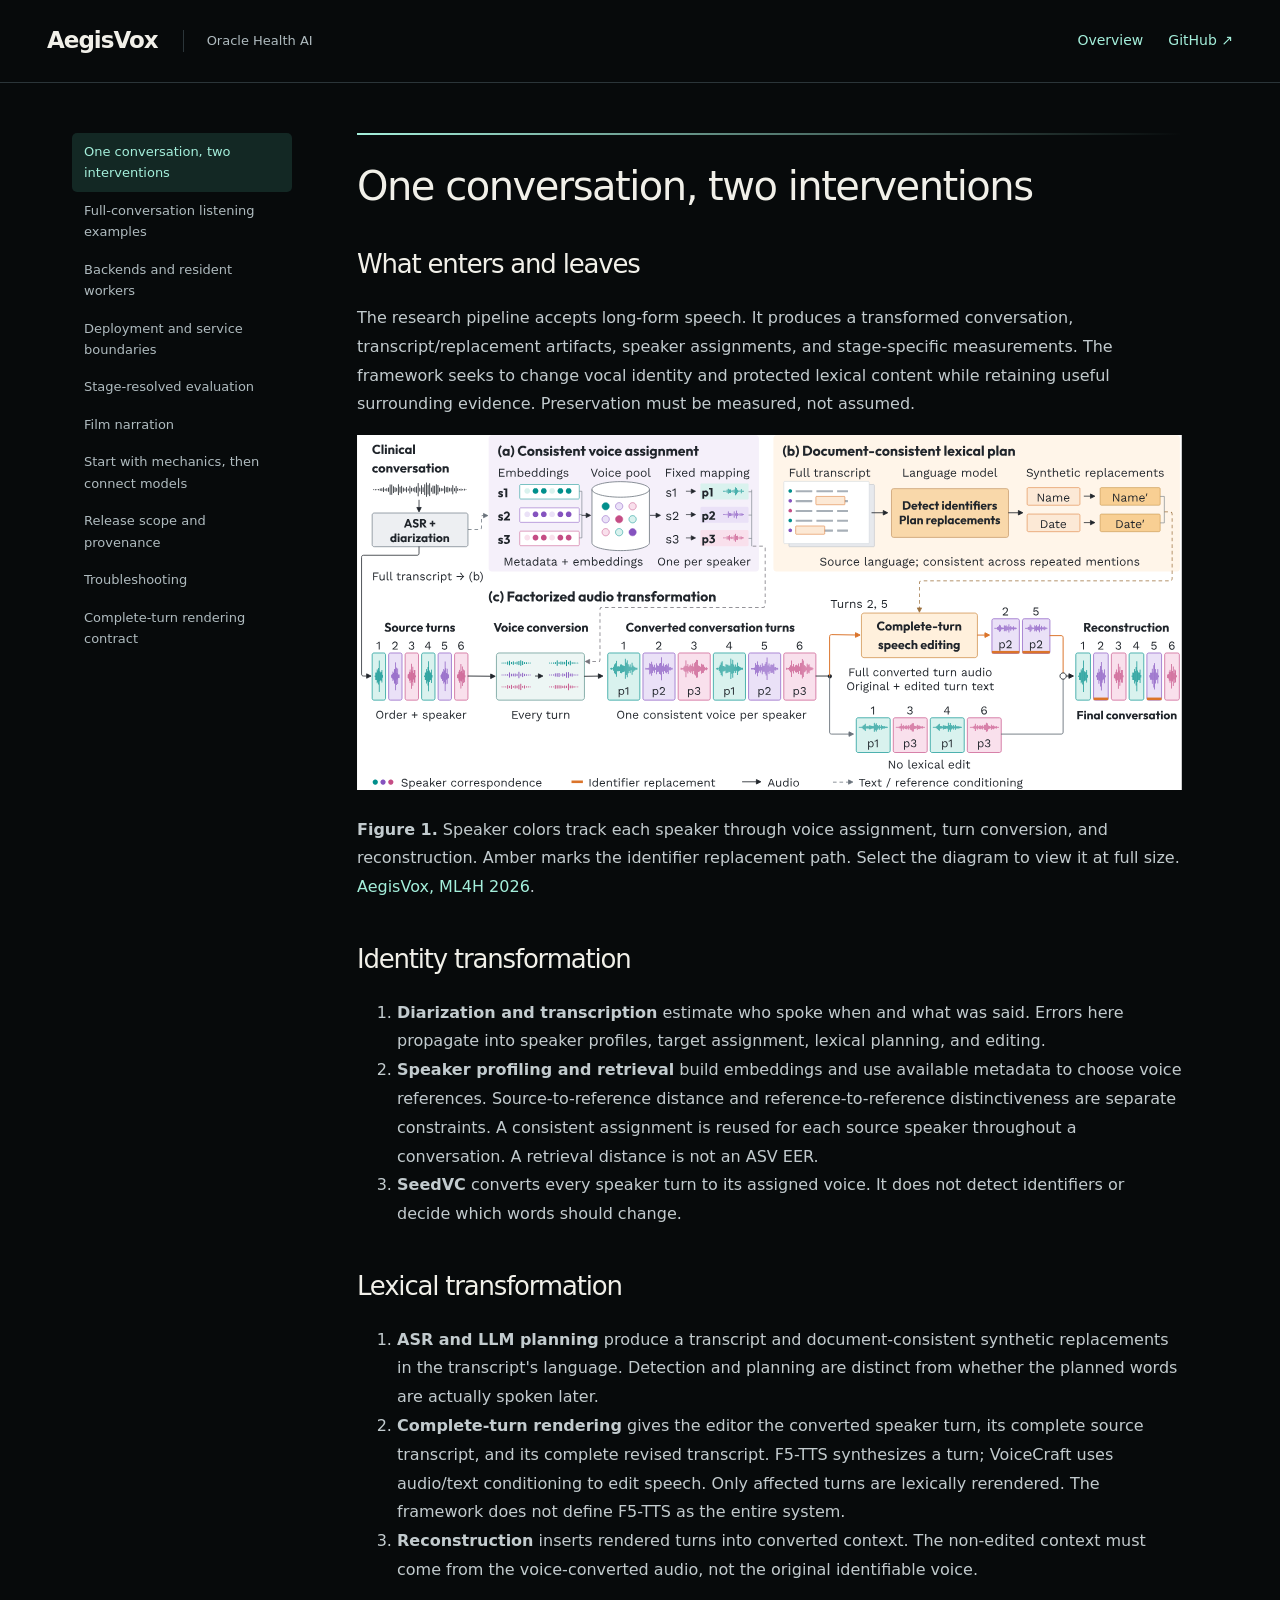
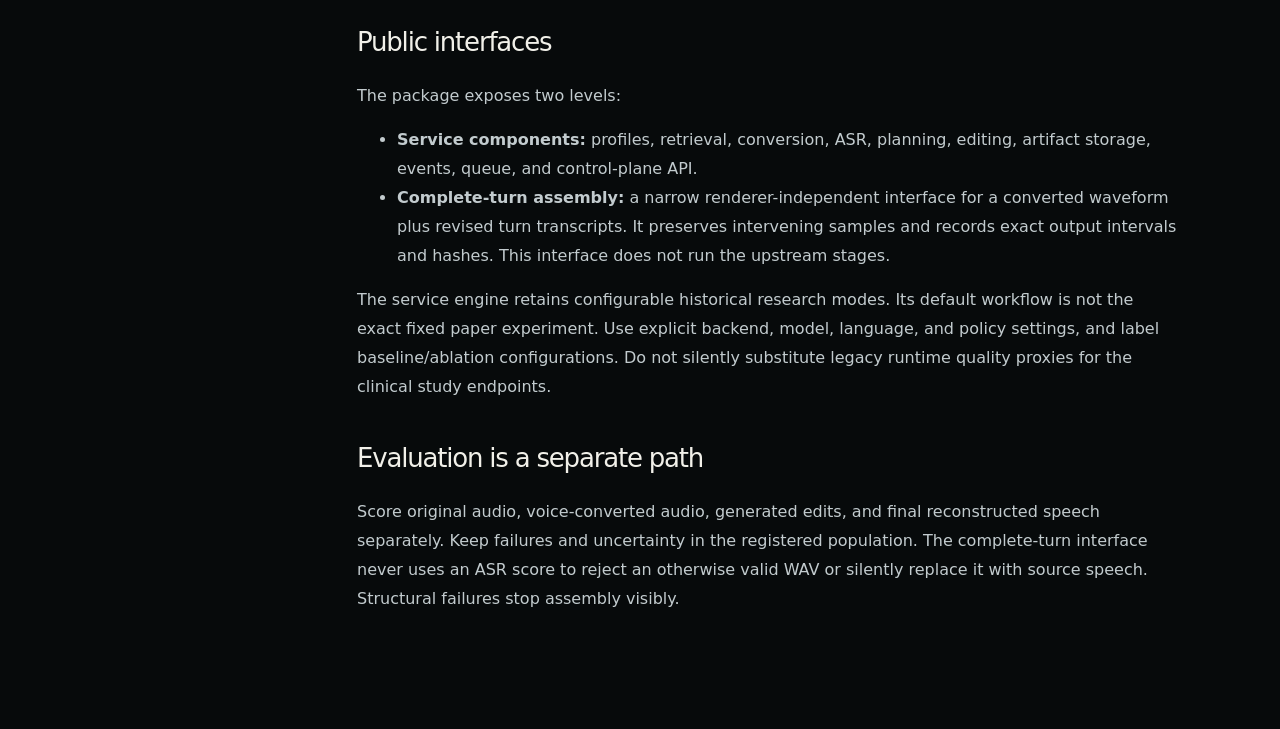
==== commit ba4fd9de: "docs: cite the ML4H paper and add architecture figure" ====
--- a/docs/guides/architecture.html
+++ b/docs/guides/architecture.html
@@ -4,6 +4,10 @@
 transcript/replacement artifacts, speaker assignments, and stage-specific measurements.
 The framework seeks to change vocal identity and protected lexical content while retaining
 useful surrounding evidence. Preservation must be measured, not assumed.</p>
+<p><a href="../assets/aegisvox-figure-1.svg"><img alt="AegisVox assigns one surrogate voice per speaker, converts every turn, and rerenders only turns with planned identifier replacements." src="../assets/aegisvox-figure-1.svg" /></a></p>
+<p><strong>Figure 1.</strong> Speaker colors track each speaker through voice assignment, turn conversion,
+and reconstruction. Amber marks the identifier replacement path. Select the
+diagram to view it at full size. <a href="https://arxiv.org/abs/2610.14643v2">AegisVox, ML4H 2026</a>.</p>
 <h2>Identity transformation</h2>
 <ol>
 <li><strong>Diarization and transcription</strong> estimate who spoke when and what was said. Errors
